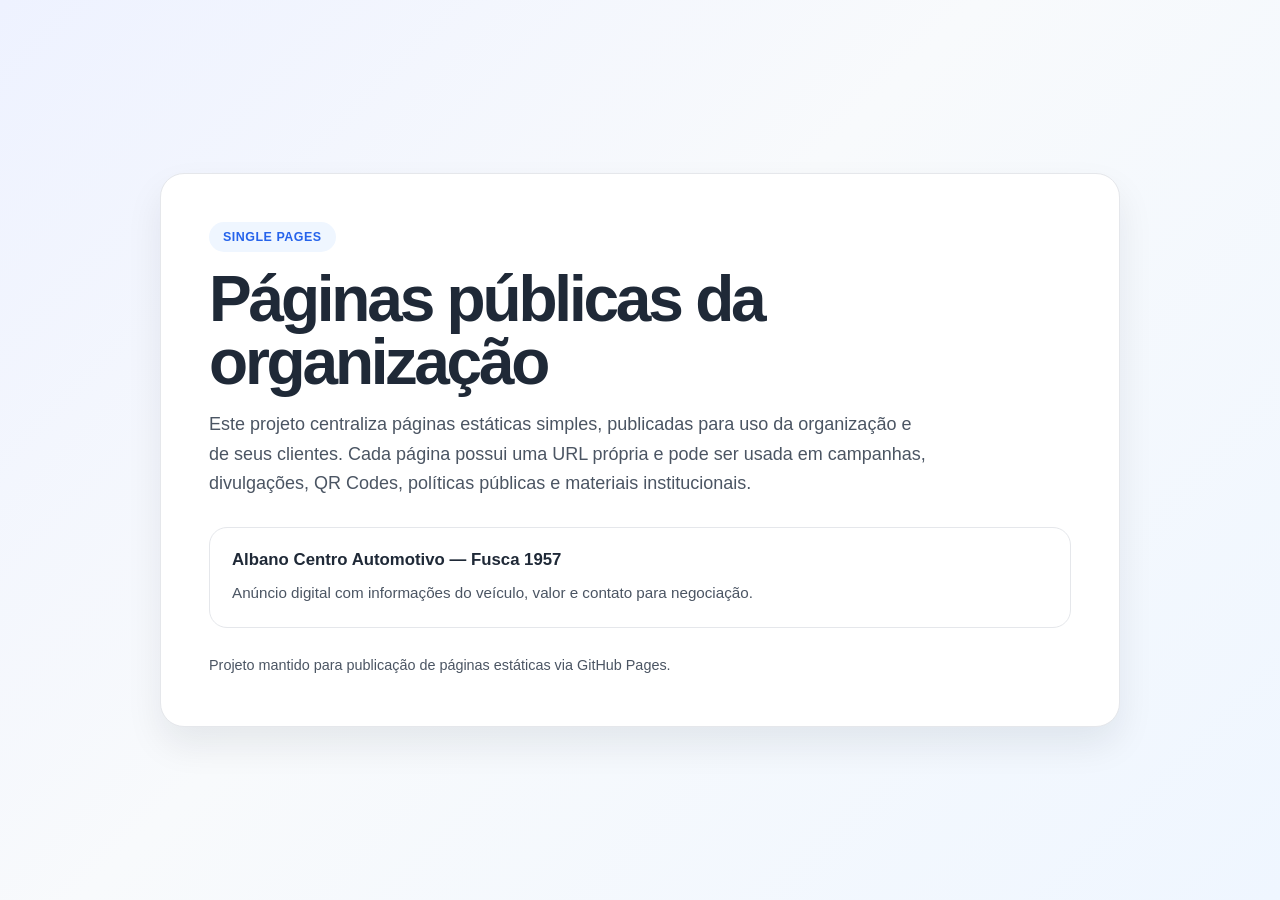
==== index.html @ 375d5c16 "Incluindo primeira versão de singlepages para o anúncio do Albano" ====
<!DOCTYPE html>
<html lang="pt-BR">
<head>
  <meta charset="UTF-8" />
  <meta name="viewport" content="width=device-width, initial-scale=1.0" />
  <meta name="description" content="Projeto de single pages públicas da organização." />
  <title>Single Pages</title>

  <link rel="stylesheet" href="./shared/css/main.css" />
</head>
<body>
  <main>
    <section class="hero" aria-labelledby="main-title">
      <div class="eyebrow">Single Pages</div>

      <h1 id="main-title">Páginas públicas da organização</h1>

      <p class="description">
        Este projeto centraliza páginas estáticas simples, publicadas para uso da organização e de seus clientes.
        Cada página possui uma URL própria e pode ser usada em campanhas, divulgações, QR Codes, políticas públicas e materiais institucionais.
      </p>

      <div class="pages-list" aria-label="Lista de páginas disponíveis">
        <a class="page-card" href="./pages/albano-fusca-1957/">
          <strong>Albano Centro Automotivo — Fusca 1957</strong>
          <span>Anúncio digital com informações do veículo, valor e contato para negociação.</span>
        </a>
      </div>

      <p class="footer-note">
        Projeto mantido para publicação de páginas estáticas via GitHub Pages.
      </p>
    </section>
  </main>
</body>
</html>
---- shared/css/main.css ----
:root {
  --color-background: #f5f7fb;
  --color-surface: #ffffff;
  --color-primary: #1f2937;
  --color-secondary: #4b5563;
  --color-muted: #6b7280;
  --color-accent: #2563eb;
  --color-accent-dark: #1d4ed8;
  --color-success: #16a34a;
  --color-border: #e5e7eb;
  --color-whatsapp: #25d366;
  --color-whatsapp-dark: #1ebe5d;
  --shadow-soft: 0 18px 36px rgba(15, 23, 42, 0.08);
  --shadow-card: 0 10px 24px rgba(15, 23, 42, 0.08);
  --radius-small: 12px;
  --radius-medium: 18px;
  --radius-large: 24px;
  --container-width: 960px;
}

* {
  box-sizing: border-box;
  margin: 0;
  padding: 0;
}

html {
  scroll-behavior: smooth;
}

body {
  min-height: 100vh;
  font-family: Arial, Helvetica, sans-serif;
  background: linear-gradient(135deg, #eef2ff 0%, #f8fafc 45%, #eff6ff 100%);
  color: var(--color-primary);
  padding: 16px;
}

img {
  display: block;
  max-width: 100%;
}

a {
  color: inherit;
}

button,
a {
  -webkit-tap-highlight-color: transparent;
}

main {
  width: 100%;
  max-width: var(--container-width);
  margin: 0 auto;
}

.page-shell {
  width: 100%;
  max-width: var(--container-width);
  margin: 0 auto;
}

.hero,
.card {
  background: var(--color-surface);
  border: 1px solid var(--color-border);
  border-radius: var(--radius-large);
  box-shadow: var(--shadow-soft);
}

.hero {
  padding: 28px 22px;
}

.card {
  padding: 22px;
}

.eyebrow {
  display: inline-flex;
  align-items: center;
  gap: 8px;
  margin-bottom: 16px;
  padding: 8px 14px;
  border-radius: 999px;
  background: #eff6ff;
  color: var(--color-accent);
  font-size: 0.78rem;
  font-weight: 700;
  letter-spacing: 0.04em;
  text-transform: uppercase;
}

h1,
.h1 {
  margin-bottom: 16px;
  font-size: clamp(2rem, 10vw, 4rem);
  line-height: 0.98;
  letter-spacing: -0.05em;
}

h2,
.h2 {
  margin-bottom: 14px;
  font-size: clamp(1.5rem, 6vw, 2.6rem);
  line-height: 1.08;
  letter-spacing: -0.035em;
}

p {
  line-height: 1.65;
}

.description {
  max-width: 720px;
  margin-bottom: 28px;
  color: var(--color-secondary);
  font-size: 1rem;
}

.pages-list,
.card-grid {
  display: grid;
  grid-template-columns: 1fr;
  gap: 16px;
  margin-top: 28px;
}

.page-card {
  display: flex;
  flex-direction: column;
  gap: 12px;
  padding: 22px;
  border: 1px solid var(--color-border);
  border-radius: var(--radius-medium);
  color: inherit;
  text-decoration: none;
  background: var(--color-surface);
  transition: transform 180ms ease, box-shadow 180ms ease, border-color 180ms ease;
}

.page-card:hover,
.page-card:focus-visible {
  transform: translateY(-3px);
  border-color: rgba(37, 99, 235, 0.35);
  box-shadow: 0 18px 30px rgba(37, 99, 235, 0.12);
  outline: none;
}

.page-card strong {
  font-size: 1.05rem;
}

.page-card span {
  color: var(--color-secondary);
  font-size: 0.95rem;
  line-height: 1.5;
}

.feature-list {
  display: grid;
  grid-template-columns: 1fr;
  gap: 12px;
  list-style: none;
}

.feature-item {
  display: flex;
  align-items: flex-start;
  gap: 12px;
  padding: 14px;
  border: 1px solid var(--color-border);
  border-radius: var(--radius-small);
  background: rgba(255, 255, 255, 0.78);
  box-shadow: var(--shadow-card);
}

.price-box {
  display: flex;
  flex-direction: column;
  gap: 6px;
  padding: 18px;
  border-radius: var(--radius-medium);
  background: #f0fdf4;
  color: #14532d;
}

.price-box small {
  color: #166534;
  font-weight: 700;
  text-transform: uppercase;
  letter-spacing: 0.04em;
}

.price-box strong {
  font-size: clamp(2rem, 12vw, 3.5rem);
  line-height: 1;
  letter-spacing: -0.05em;
}

.button-row {
  display: flex;
  flex-direction: column;
  gap: 12px;
  margin-top: 22px;
}

.btn {
  display: inline-flex;
  align-items: center;
  justify-content: center;
  min-height: 52px;
  padding: 14px 18px;
  border-radius: 999px;
  border: 1px solid transparent;
  font-size: 1rem;
  font-weight: 700;
  line-height: 1.2;
  text-align: center;
  text-decoration: none;
  cursor: pointer;
  transition: transform 160ms ease, box-shadow 160ms ease, background-color 160ms ease;
}

.btn:hover,
.btn:focus-visible {
  transform: translateY(-2px);
  outline: none;
}

.btn-primary {
  background: var(--color-accent);
  color: #ffffff;
  box-shadow: 0 12px 24px rgba(37, 99, 235, 0.22);
}

.btn-primary:hover,
.btn-primary:focus-visible {
  background: var(--color-accent-dark);
}

.btn-whatsapp {
  background: var(--color-whatsapp);
  color: #062e14;
  box-shadow: 0 12px 24px rgba(37, 211, 102, 0.24);
}

.btn-whatsapp:hover,
.btn-whatsapp:focus-visible {
  background: var(--color-whatsapp-dark);
}

.footer-note {
  margin-top: 26px;
  color: var(--color-secondary);
  font-size: 0.9rem;
}

.text-muted {
  color: var(--color-muted);
}

.mt-16 {
  margin-top: 16px;
}

.mt-24 {
  margin-top: 24px;
}

.mt-32 {
  margin-top: 32px;
}

@media (min-width: 640px) {
  body {
    padding: 24px;
  }

  .hero {
    padding: 40px;
  }

  .card {
    padding: 28px;
  }

  .description {
    font-size: 1.125rem;
  }

  .pages-list,
  .card-grid {
    grid-template-columns: repeat(auto-fit, minmax(260px, 1fr));
    gap: 18px;
  }

  .button-row {
    flex-direction: row;
    flex-wrap: wrap;
  }

  .btn {
    width: auto;
  }
}

@media (min-width: 960px) {
  body {
    display: flex;
    align-items: center;
    justify-content: center;
    padding: 32px;
  }

  .hero {
    padding: 48px;
  }
}
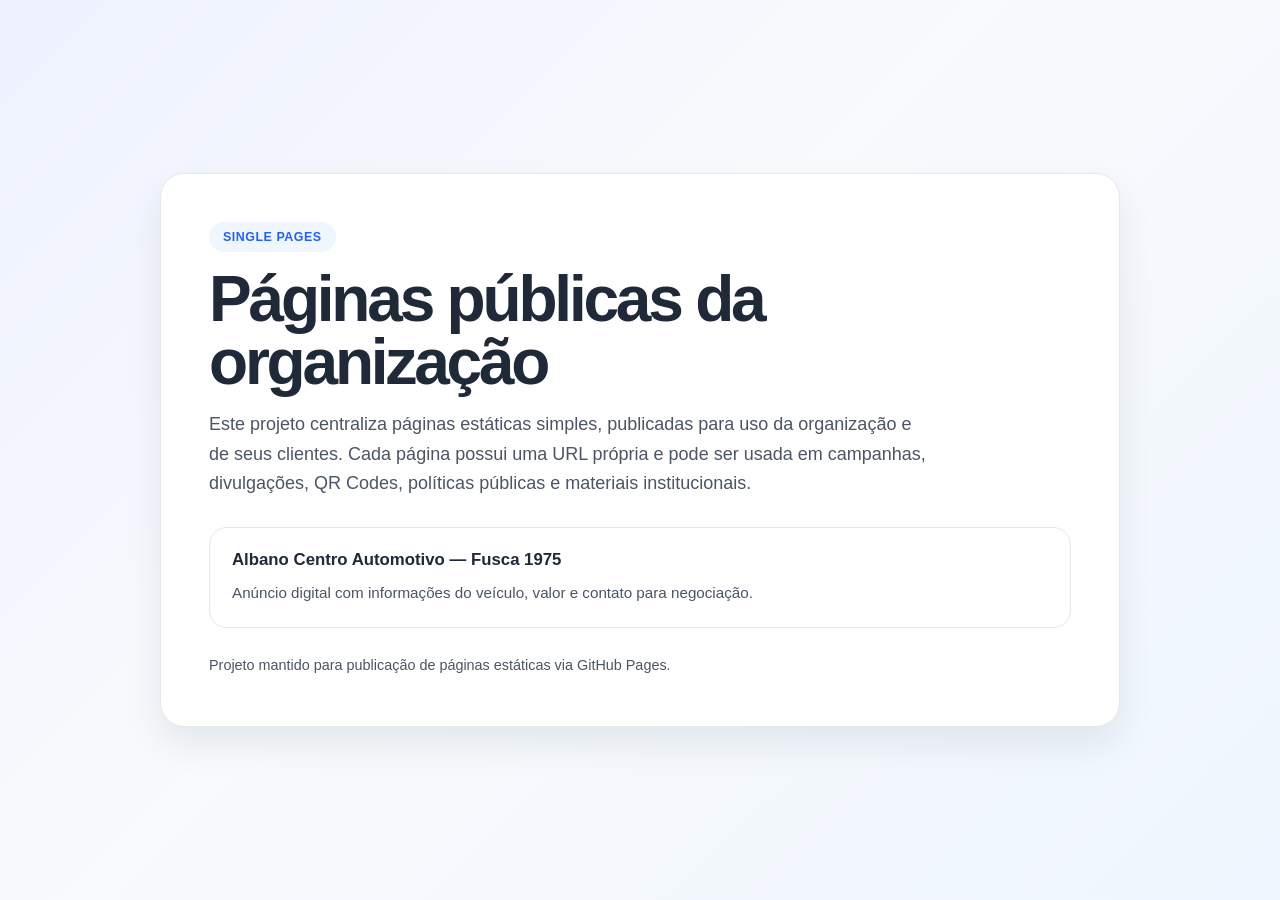
==== commit 353f1b67: "Corrigindo versão do fusca para 1975" ====
--- a/index.html
+++ b/index.html
@@ -21,8 +21,8 @@
       </p>
 
       <div class="pages-list" aria-label="Lista de páginas disponíveis">
-        <a class="page-card" href="./pages/albano-fusca-1957/">
-          <strong>Albano Centro Automotivo — Fusca 1957</strong>
+        <a class="page-card" href="pages/albano-fusca-1975/">
+          <strong>Albano Centro Automotivo — Fusca 1975</strong>
           <span>Anúncio digital com informações do veículo, valor e contato para negociação.</span>
         </a>
       </div>
